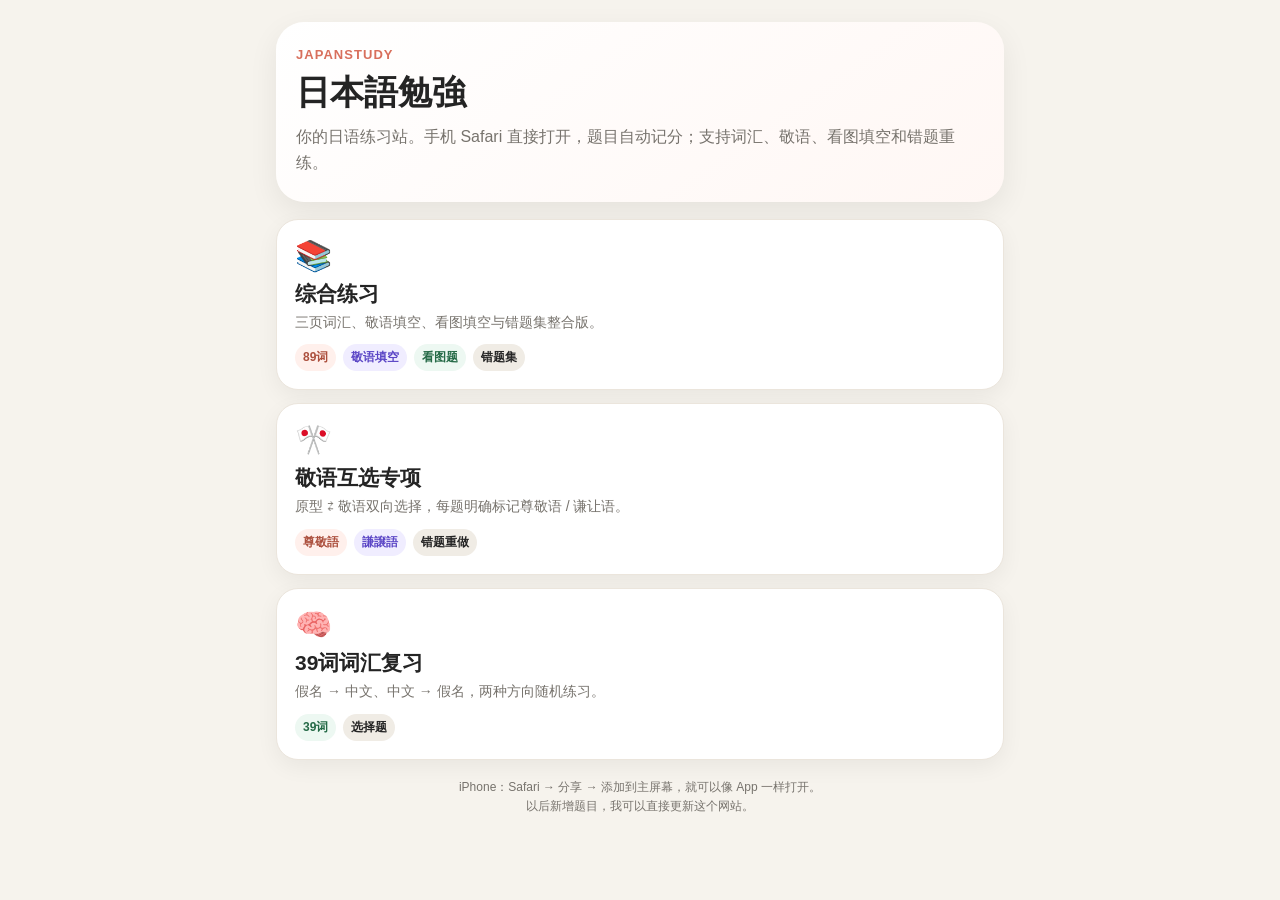
==== index.html @ c4230be9 "Add Japanstudy homepage" ====
<!doctype html><html lang="zh-CN"><head><meta charset="utf-8"><meta name="viewport" content="width=device-width,initial-scale=1,viewport-fit=cover"><meta name="apple-mobile-web-app-capable" content="yes"><meta name="theme-color" content="#d86f5c"><title>Japanstudy｜日语学习</title><style>
:root{--bg:#f6f3ed;--card:#fff;--ink:#242424;--muted:#77736d;--accent:#d86f5c;--purple:#7866d7;--green:#2f8f62}*{box-sizing:border-box}body{margin:0;background:var(--bg);color:var(--ink);font-family:-apple-system,BlinkMacSystemFont,"Hiragino Sans","Yu Gothic",sans-serif}.wrap{max-width:760px;margin:auto;padding:calc(22px + env(safe-area-inset-top)) 16px calc(32px + env(safe-area-inset-bottom))}.hero{background:linear-gradient(145deg,#fff,#fff7f4);border-radius:28px;padding:25px 20px;box-shadow:0 10px 30px rgba(0,0,0,.07)}.eyebrow{font-size:13px;font-weight:800;color:var(--accent);letter-spacing:.08em}h1{font-size:34px;margin:8px 0}.sub{color:var(--muted);line-height:1.65}.grid{display:grid;gap:13px;margin-top:17px}.card{display:block;text-decoration:none;color:inherit;background:#fff;border-radius:22px;padding:18px;box-shadow:0 7px 22px rgba(0,0,0,.055);border:1px solid #ebe5dc}.icon{font-size:30px}.title{font-size:21px;font-weight:900;margin:7px 0 4px}.desc{color:var(--muted);line-height:1.55;font-size:14px}.tags{display:flex;gap:7px;flex-wrap:wrap;margin-top:11px}.tag{font-size:12px;font-weight:800;border-radius:999px;padding:5px 8px;background:#f0ece5}.tag.hot{background:#fff0ec;color:#ac503e}.tag.purple{background:#f0edff;color:#5b46c6}.tag.green{background:#edf8f2;color:#256a47}.foot{text-align:center;color:var(--muted);font-size:12px;margin-top:18px;line-height:1.6}</style></head><body><main class="wrap"><section class="hero"><div class="eyebrow">JAPANSTUDY</div><h1>日本語勉強</h1><div class="sub">你的日语练习站。手机 Safari 直接打开，题目自动记分；支持词汇、敬语、看图填空和错题重练。</div></section><section class="grid">
<a class="card" href="quizzes/full-practice.html"><div class="icon">📚</div><div class="title">综合练习</div><div class="desc">三页词汇、敬语填空、看图填空与错题集整合版。</div><div class="tags"><span class="tag hot">89词</span><span class="tag purple">敬语填空</span><span class="tag green">看图题</span><span class="tag">错题集</span></div></a>
<a class="card" href="quizzes/keigo-choice.html"><div class="icon">🎌</div><div class="title">敬语互选专项</div><div class="desc">原型 ⇄ 敬语双向选择，每题明确标记尊敬语 / 谦让语。</div><div class="tags"><span class="tag hot">尊敬語</span><span class="tag purple">謙譲語</span><span class="tag">错题重做</span></div></a>
<a class="card" href="quizzes/vocab-39.html"><div class="icon">🧠</div><div class="title">39词词汇复习</div><div class="desc">假名 → 中文、中文 → 假名，两种方向随机练习。</div><div class="tags"><span class="tag green">39词</span><span class="tag">选择题</span></div></a>
</section><div class="foot">iPhone：Safari → 分享 → 添加到主屏幕，就可以像 App 一样打开。<br>以后新增题目，我可以直接更新这个网站。</div></main></body></html>
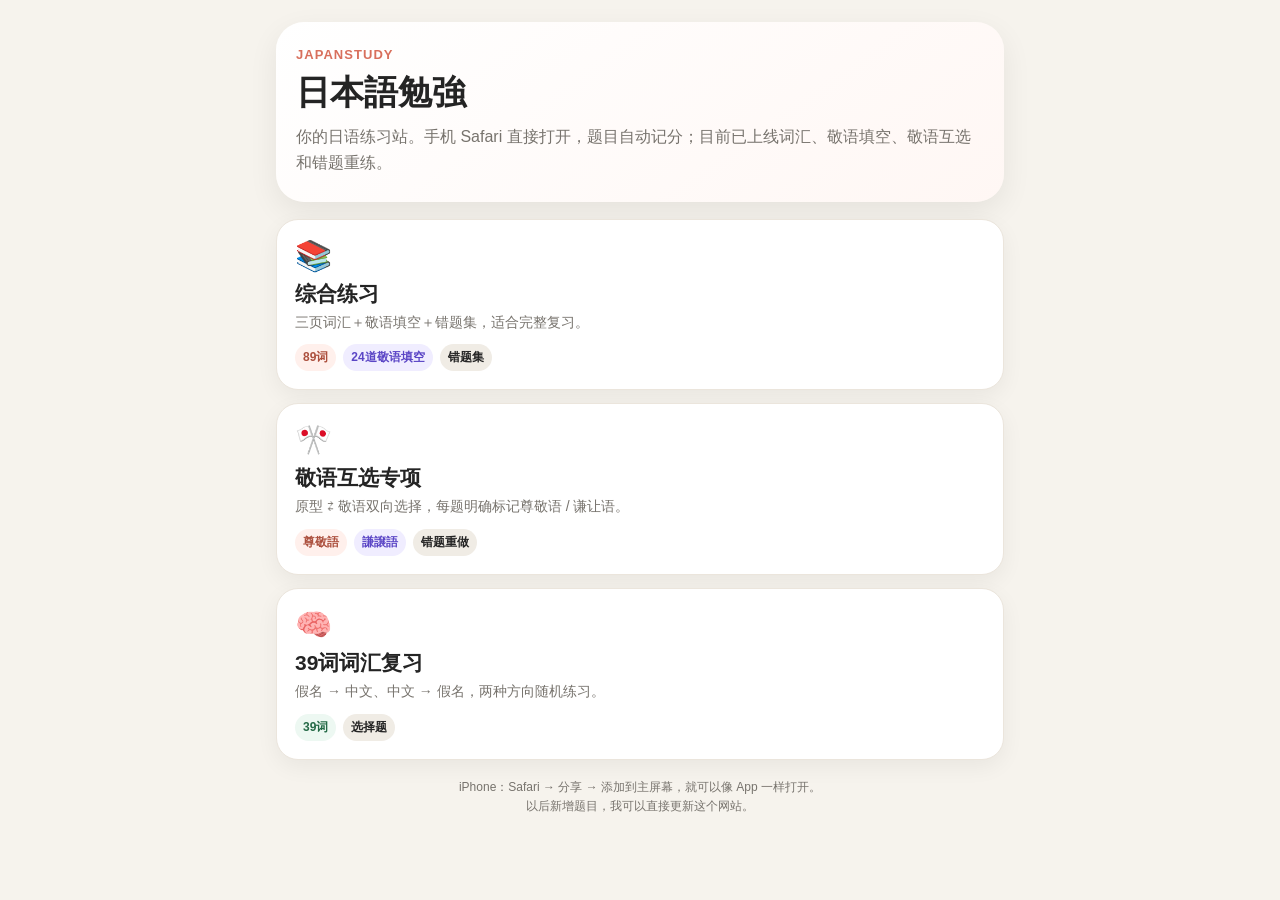
==== commit c5a2225a: "Refine homepage modules" ====
--- a/index.html
+++ b/index.html
@@ -1,6 +1,6 @@
 <!doctype html><html lang="zh-CN"><head><meta charset="utf-8"><meta name="viewport" content="width=device-width,initial-scale=1,viewport-fit=cover"><meta name="apple-mobile-web-app-capable" content="yes"><meta name="theme-color" content="#d86f5c"><title>Japanstudy｜日语学习</title><style>
-:root{--bg:#f6f3ed;--card:#fff;--ink:#242424;--muted:#77736d;--accent:#d86f5c;--purple:#7866d7;--green:#2f8f62}*{box-sizing:border-box}body{margin:0;background:var(--bg);color:var(--ink);font-family:-apple-system,BlinkMacSystemFont,"Hiragino Sans","Yu Gothic",sans-serif}.wrap{max-width:760px;margin:auto;padding:calc(22px + env(safe-area-inset-top)) 16px calc(32px + env(safe-area-inset-bottom))}.hero{background:linear-gradient(145deg,#fff,#fff7f4);border-radius:28px;padding:25px 20px;box-shadow:0 10px 30px rgba(0,0,0,.07)}.eyebrow{font-size:13px;font-weight:800;color:var(--accent);letter-spacing:.08em}h1{font-size:34px;margin:8px 0}.sub{color:var(--muted);line-height:1.65}.grid{display:grid;gap:13px;margin-top:17px}.card{display:block;text-decoration:none;color:inherit;background:#fff;border-radius:22px;padding:18px;box-shadow:0 7px 22px rgba(0,0,0,.055);border:1px solid #ebe5dc}.icon{font-size:30px}.title{font-size:21px;font-weight:900;margin:7px 0 4px}.desc{color:var(--muted);line-height:1.55;font-size:14px}.tags{display:flex;gap:7px;flex-wrap:wrap;margin-top:11px}.tag{font-size:12px;font-weight:800;border-radius:999px;padding:5px 8px;background:#f0ece5}.tag.hot{background:#fff0ec;color:#ac503e}.tag.purple{background:#f0edff;color:#5b46c6}.tag.green{background:#edf8f2;color:#256a47}.foot{text-align:center;color:var(--muted);font-size:12px;margin-top:18px;line-height:1.6}</style></head><body><main class="wrap"><section class="hero"><div class="eyebrow">JAPANSTUDY</div><h1>日本語勉強</h1><div class="sub">你的日语练习站。手机 Safari 直接打开，题目自动记分；支持词汇、敬语、看图填空和错题重练。</div></section><section class="grid">
-<a class="card" href="quizzes/full-practice.html"><div class="icon">📚</div><div class="title">综合练习</div><div class="desc">三页词汇、敬语填空、看图填空与错题集整合版。</div><div class="tags"><span class="tag hot">89词</span><span class="tag purple">敬语填空</span><span class="tag green">看图题</span><span class="tag">错题集</span></div></a>
+:root{--bg:#f6f3ed;--card:#fff;--ink:#242424;--muted:#77736d;--accent:#d86f5c;--purple:#7866d7;--green:#2f8f62}*{box-sizing:border-box}body{margin:0;background:var(--bg);color:var(--ink);font-family:-apple-system,BlinkMacSystemFont,"Hiragino Sans","Yu Gothic",sans-serif}.wrap{max-width:760px;margin:auto;padding:calc(22px + env(safe-area-inset-top)) 16px calc(32px + env(safe-area-inset-bottom))}.hero{background:linear-gradient(145deg,#fff,#fff7f4);border-radius:28px;padding:25px 20px;box-shadow:0 10px 30px rgba(0,0,0,.07)}.eyebrow{font-size:13px;font-weight:800;color:var(--accent);letter-spacing:.08em}h1{font-size:34px;margin:8px 0}.sub{color:var(--muted);line-height:1.65}.grid{display:grid;gap:13px;margin-top:17px}.card{display:block;text-decoration:none;color:inherit;background:#fff;border-radius:22px;padding:18px;box-shadow:0 7px 22px rgba(0,0,0,.055);border:1px solid #ebe5dc}.icon{font-size:30px}.title{font-size:21px;font-weight:900;margin:7px 0 4px}.desc{color:var(--muted);line-height:1.55;font-size:14px}.tags{display:flex;gap:7px;flex-wrap:wrap;margin-top:11px}.tag{font-size:12px;font-weight:800;border-radius:999px;padding:5px 8px;background:#f0ece5}.tag.hot{background:#fff0ec;color:#ac503e}.tag.purple{background:#f0edff;color:#5b46c6}.tag.green{background:#edf8f2;color:#256a47}.foot{text-align:center;color:var(--muted);font-size:12px;margin-top:18px;line-height:1.6}</style></head><body><main class="wrap"><section class="hero"><div class="eyebrow">JAPANSTUDY</div><h1>日本語勉強</h1><div class="sub">你的日语练习站。手机 Safari 直接打开，题目自动记分；目前已上线词汇、敬语填空、敬语互选和错题重练。</div></section><section class="grid">
+<a class="card" href="quizzes/full-practice.html"><div class="icon">📚</div><div class="title">综合练习</div><div class="desc">三页词汇＋敬语填空＋错题集，适合完整复习。</div><div class="tags"><span class="tag hot">89词</span><span class="tag purple">24道敬语填空</span><span class="tag">错题集</span></div></a>
 <a class="card" href="quizzes/keigo-choice.html"><div class="icon">🎌</div><div class="title">敬语互选专项</div><div class="desc">原型 ⇄ 敬语双向选择，每题明确标记尊敬语 / 谦让语。</div><div class="tags"><span class="tag hot">尊敬語</span><span class="tag purple">謙譲語</span><span class="tag">错题重做</span></div></a>
 <a class="card" href="quizzes/vocab-39.html"><div class="icon">🧠</div><div class="title">39词词汇复习</div><div class="desc">假名 → 中文、中文 → 假名，两种方向随机练习。</div><div class="tags"><span class="tag green">39词</span><span class="tag">选择题</span></div></a>
 </section><div class="foot">iPhone：Safari → 分享 → 添加到主屏幕，就可以像 App 一样打开。<br>以后新增题目，我可以直接更新这个网站。</div></main></body></html>
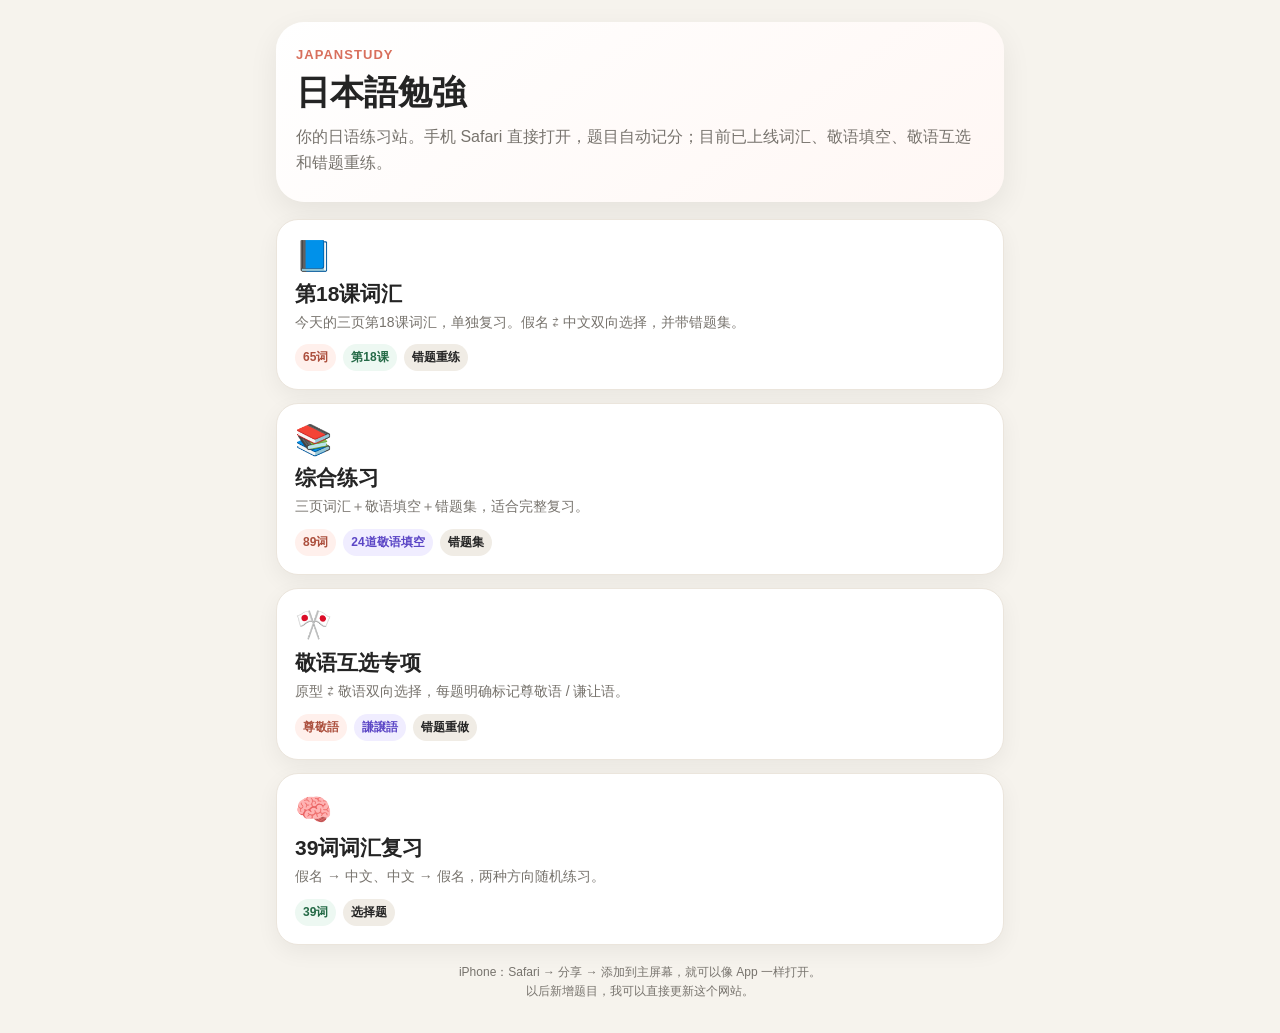
==== commit c2fba3ac: "Add Lesson 18 section to homepage" ====
--- a/index.html
+++ b/index.html
@@ -1,5 +1,6 @@
 <!doctype html><html lang="zh-CN"><head><meta charset="utf-8"><meta name="viewport" content="width=device-width,initial-scale=1,viewport-fit=cover"><meta name="apple-mobile-web-app-capable" content="yes"><meta name="theme-color" content="#d86f5c"><title>Japanstudy｜日语学习</title><style>
 :root{--bg:#f6f3ed;--card:#fff;--ink:#242424;--muted:#77736d;--accent:#d86f5c;--purple:#7866d7;--green:#2f8f62}*{box-sizing:border-box}body{margin:0;background:var(--bg);color:var(--ink);font-family:-apple-system,BlinkMacSystemFont,"Hiragino Sans","Yu Gothic",sans-serif}.wrap{max-width:760px;margin:auto;padding:calc(22px + env(safe-area-inset-top)) 16px calc(32px + env(safe-area-inset-bottom))}.hero{background:linear-gradient(145deg,#fff,#fff7f4);border-radius:28px;padding:25px 20px;box-shadow:0 10px 30px rgba(0,0,0,.07)}.eyebrow{font-size:13px;font-weight:800;color:var(--accent);letter-spacing:.08em}h1{font-size:34px;margin:8px 0}.sub{color:var(--muted);line-height:1.65}.grid{display:grid;gap:13px;margin-top:17px}.card{display:block;text-decoration:none;color:inherit;background:#fff;border-radius:22px;padding:18px;box-shadow:0 7px 22px rgba(0,0,0,.055);border:1px solid #ebe5dc}.icon{font-size:30px}.title{font-size:21px;font-weight:900;margin:7px 0 4px}.desc{color:var(--muted);line-height:1.55;font-size:14px}.tags{display:flex;gap:7px;flex-wrap:wrap;margin-top:11px}.tag{font-size:12px;font-weight:800;border-radius:999px;padding:5px 8px;background:#f0ece5}.tag.hot{background:#fff0ec;color:#ac503e}.tag.purple{background:#f0edff;color:#5b46c6}.tag.green{background:#edf8f2;color:#256a47}.foot{text-align:center;color:var(--muted);font-size:12px;margin-top:18px;line-height:1.6}</style></head><body><main class="wrap"><section class="hero"><div class="eyebrow">JAPANSTUDY</div><h1>日本語勉強</h1><div class="sub">你的日语练习站。手机 Safari 直接打开，题目自动记分；目前已上线词汇、敬语填空、敬语互选和错题重练。</div></section><section class="grid">
+<a class="card" href="quizzes/lesson18.html"><div class="icon">📘</div><div class="title">第18课词汇</div><div class="desc">今天的三页第18课词汇，单独复习。假名 ⇄ 中文双向选择，并带错题集。</div><div class="tags"><span class="tag hot">65词</span><span class="tag green">第18课</span><span class="tag">错题重练</span></div></a>
 <a class="card" href="quizzes/full-practice.html"><div class="icon">📚</div><div class="title">综合练习</div><div class="desc">三页词汇＋敬语填空＋错题集，适合完整复习。</div><div class="tags"><span class="tag hot">89词</span><span class="tag purple">24道敬语填空</span><span class="tag">错题集</span></div></a>
 <a class="card" href="quizzes/keigo-choice.html"><div class="icon">🎌</div><div class="title">敬语互选专项</div><div class="desc">原型 ⇄ 敬语双向选择，每题明确标记尊敬语 / 谦让语。</div><div class="tags"><span class="tag hot">尊敬語</span><span class="tag purple">謙譲語</span><span class="tag">错题重做</span></div></a>
 <a class="card" href="quizzes/vocab-39.html"><div class="icon">🧠</div><div class="title">39词词汇复习</div><div class="desc">假名 → 中文、中文 → 假名，两种方向随机练习。</div><div class="tags"><span class="tag green">39词</span><span class="tag">选择题</span></div></a>
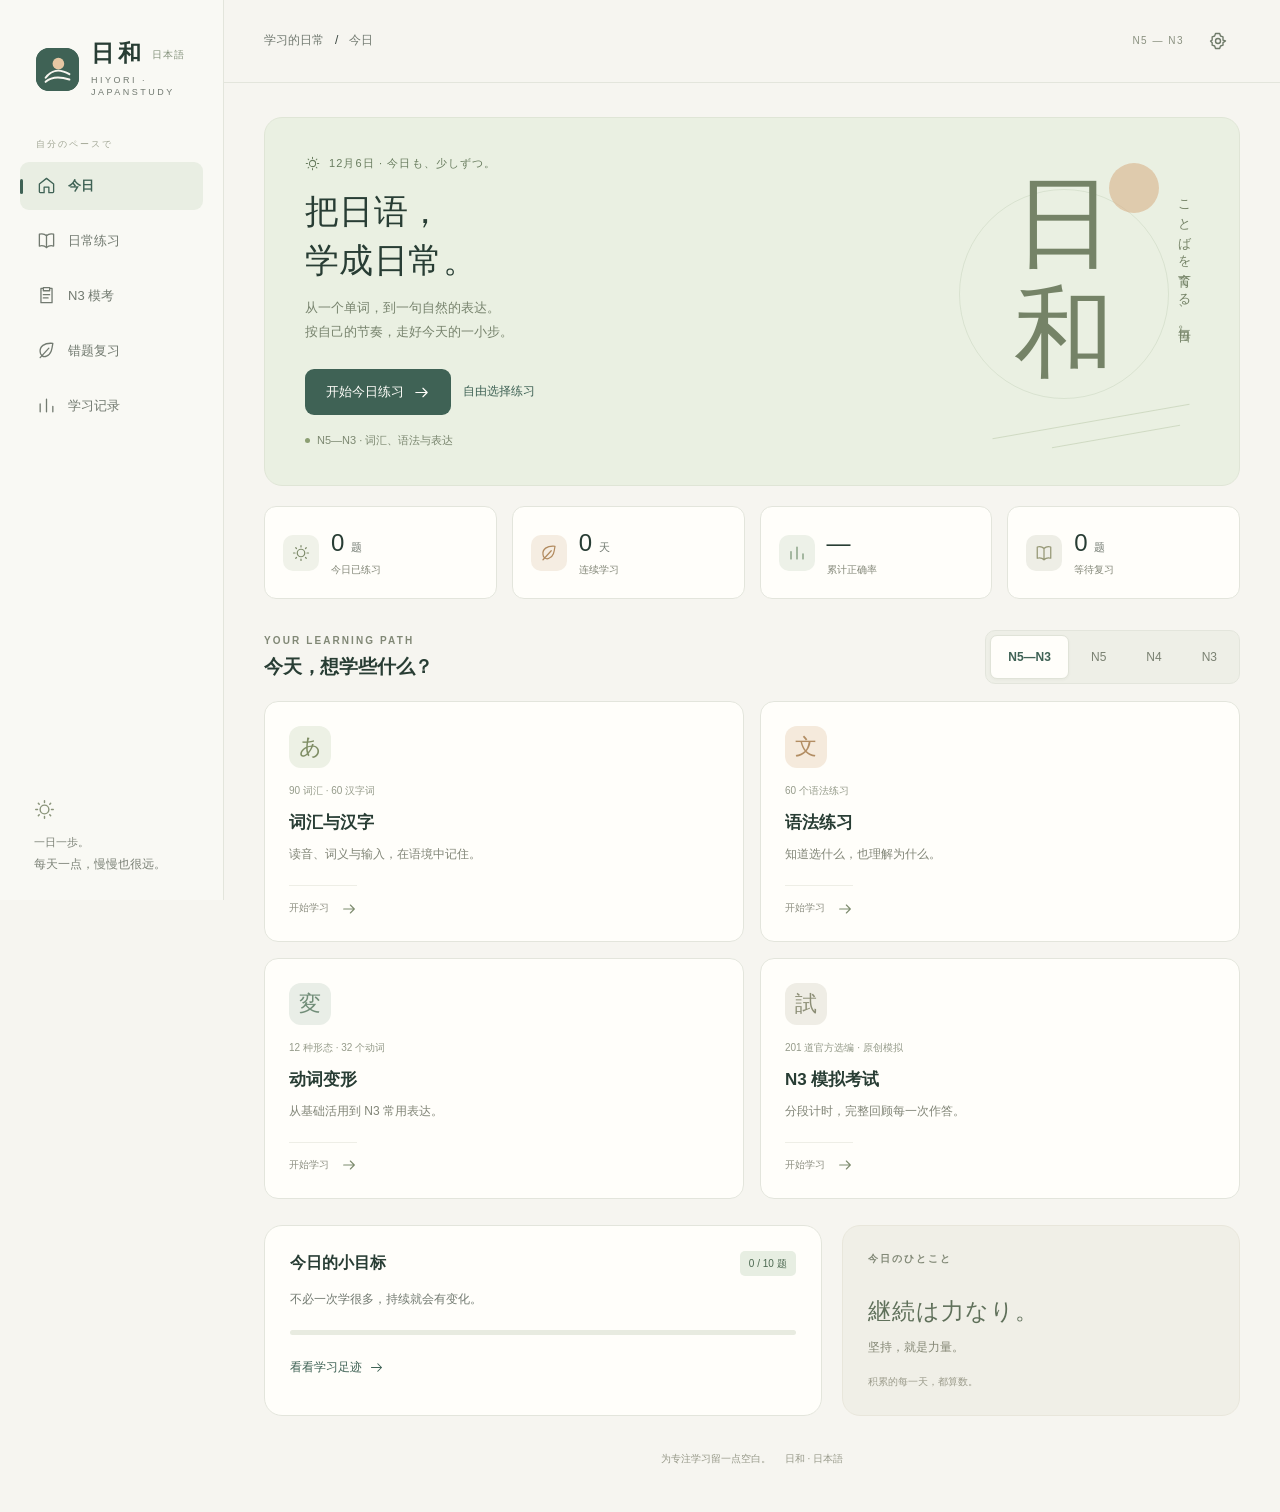
==== commit 3affb66a: "Build Hiyori Japanese study PWA with official N3 workbooks" ====
--- a/index.html
+++ b/index.html
@@ -1,7 +1,25 @@
-<!doctype html><html lang="zh-CN"><head><meta charset="utf-8"><meta name="viewport" content="width=device-width,initial-scale=1,viewport-fit=cover"><meta name="apple-mobile-web-app-capable" content="yes"><meta name="theme-color" content="#d86f5c"><title>Japanstudy｜日语学习</title><style>
-:root{--bg:#f6f3ed;--card:#fff;--ink:#242424;--muted:#77736d;--accent:#d86f5c;--purple:#7866d7;--green:#2f8f62}*{box-sizing:border-box}body{margin:0;background:var(--bg);color:var(--ink);font-family:-apple-system,BlinkMacSystemFont,"Hiragino Sans","Yu Gothic",sans-serif}.wrap{max-width:760px;margin:auto;padding:calc(22px + env(safe-area-inset-top)) 16px calc(32px + env(safe-area-inset-bottom))}.hero{background:linear-gradient(145deg,#fff,#fff7f4);border-radius:28px;padding:25px 20px;box-shadow:0 10px 30px rgba(0,0,0,.07)}.eyebrow{font-size:13px;font-weight:800;color:var(--accent);letter-spacing:.08em}h1{font-size:34px;margin:8px 0}.sub{color:var(--muted);line-height:1.65}.grid{display:grid;gap:13px;margin-top:17px}.card{display:block;text-decoration:none;color:inherit;background:#fff;border-radius:22px;padding:18px;box-shadow:0 7px 22px rgba(0,0,0,.055);border:1px solid #ebe5dc}.icon{font-size:30px}.title{font-size:21px;font-weight:900;margin:7px 0 4px}.desc{color:var(--muted);line-height:1.55;font-size:14px}.tags{display:flex;gap:7px;flex-wrap:wrap;margin-top:11px}.tag{font-size:12px;font-weight:800;border-radius:999px;padding:5px 8px;background:#f0ece5}.tag.hot{background:#fff0ec;color:#ac503e}.tag.purple{background:#f0edff;color:#5b46c6}.tag.green{background:#edf8f2;color:#256a47}.foot{text-align:center;color:var(--muted);font-size:12px;margin-top:18px;line-height:1.6}</style></head><body><main class="wrap"><section class="hero"><div class="eyebrow">JAPANSTUDY</div><h1>日本語勉強</h1><div class="sub">你的日语练习站。手机 Safari 直接打开，题目自动记分；目前已上线词汇、敬语填空、敬语互选和错题重练。</div></section><section class="grid">
-<a class="card" href="quizzes/lesson18.html"><div class="icon">📘</div><div class="title">第18课词汇</div><div class="desc">今天的三页第18课词汇，单独复习。假名 ⇄ 中文双向选择，并带错题集。</div><div class="tags"><span class="tag hot">65词</span><span class="tag green">第18课</span><span class="tag">错题重练</span></div></a>
-<a class="card" href="quizzes/full-practice.html"><div class="icon">📚</div><div class="title">综合练习</div><div class="desc">三页词汇＋敬语填空＋错题集，适合完整复习。</div><div class="tags"><span class="tag hot">89词</span><span class="tag purple">24道敬语填空</span><span class="tag">错题集</span></div></a>
-<a class="card" href="quizzes/keigo-choice.html"><div class="icon">🎌</div><div class="title">敬语互选专项</div><div class="desc">原型 ⇄ 敬语双向选择，每题明确标记尊敬语 / 谦让语。</div><div class="tags"><span class="tag hot">尊敬語</span><span class="tag purple">謙譲語</span><span class="tag">错题重做</span></div></a>
-<a class="card" href="quizzes/vocab-39.html"><div class="icon">🧠</div><div class="title">39词词汇复习</div><div class="desc">假名 → 中文、中文 → 假名，两种方向随机练习。</div><div class="tags"><span class="tag green">39词</span><span class="tag">选择题</span></div></a>
-</section><div class="foot">iPhone：Safari → 分享 → 添加到主屏幕，就可以像 App 一样打开。<br>以后新增题目，我可以直接更新这个网站。</div></main></body></html>+<!doctype html>
+<html lang="zh-CN">
+<head>
+  <meta charset="utf-8">
+  <meta name="viewport" content="width=device-width, initial-scale=1, viewport-fit=cover">
+  <meta name="theme-color" content="#f6f5f0">
+  <meta name="description" content="日和：N5—N3 日语学习、原创模拟考试、词汇汉字、语法与动词变形练习。">
+  <meta name="apple-mobile-web-app-capable" content="yes">
+  <meta name="apple-mobile-web-app-status-bar-style" content="default">
+  <meta name="apple-mobile-web-app-title" content="日和">
+  <title>日和 · 日本語 — Japanstudy</title>
+  <link rel="icon" href="assets/icon.svg" type="image/svg+xml">
+  <link rel="apple-touch-icon" href="assets/icon-192.png">
+  <link rel="manifest" href="manifest.webmanifest">
+  <link rel="stylesheet" href="assets/styles.css">
+</head>
+<body>
+  <a class="skip-link" href="#main">跳到内容</a>
+  <div id="shell"></div>
+  <dialog id="modal" aria-label="操作确认"></dialog>
+  <div id="toast" class="toast" role="status" aria-live="polite"></div>
+  <noscript><main class="noscript"><h1>日和 · 日本語</h1><p>请启用 JavaScript，使用答题、自动计分和错题复习功能。</p><a href="quizzes/lesson18.html">原有课堂练习</a></main></noscript>
+  <script type="module" src="assets/app.js"></script>
+</body>
+</html>
--- a/assets/styles.css
+++ b/assets/styles.css
@@ -0,0 +1,812 @@
+/* 日和 — quietly focused, touch-friendly Japanese study. */
+:root {
+  color-scheme: light;
+  --paper: #f6f5f0;
+  --surface: #fffefa;
+  --white: #ffffff;
+  --ink: #283d34;
+  --text: #38443e;
+  --muted: #727a71;
+  --line: #e3e5dc;
+  --green: #3f6255;
+  --green-dark: #304e43;
+  --green-soft: #e9eee5;
+  --green-wash: #f0f3eb;
+  --tan: #ae7d53;
+  --tan-soft: #f3e9dc;
+  --red: #a94e45;
+  --red-soft: #fbefeb;
+  --radius: 18px;
+  --shadow: 0 6px 28px rgb(42 59 45 / 3%);
+  font-family: -apple-system, BlinkMacSystemFont, "Segoe UI", "PingFang SC", "Hiragino Sans GB", "Microsoft YaHei", sans-serif;
+  font-size: 14px;
+  font-weight: 400;
+  line-height: 1.65;
+  -webkit-font-smoothing: antialiased;
+  -moz-osx-font-smoothing: grayscale;
+  -webkit-text-size-adjust: 100%;
+}
+
+*, *::before, *::after { box-sizing: border-box; }
+html { scroll-behavior: smooth; background: var(--paper); scroll-padding-top: 24px; }
+body { margin: 0; background: var(--paper); color: var(--text); }
+button, input, select, textarea { font: inherit; }
+button, a, input, select, textarea { -webkit-tap-highlight-color: transparent; }
+button, select { touch-action: manipulation; }
+button { color: inherit; }
+button:not(:disabled), select, summary { cursor: pointer; }
+button:disabled { cursor: not-allowed; opacity: .5; }
+button, a { -webkit-user-select: none; user-select: none; }
+input, textarea { -webkit-user-select: text; user-select: text; }
+a { color: var(--green); text-underline-offset: 4px; }
+img, svg { display: block; max-width: 100%; }
+svg { width: 20px; height: 20px; flex-shrink: 0; }
+button svg, a svg { pointer-events: none; }
+h1, h2, h3, h4, p { margin: 0; }
+h1, h2, h3, h4 { color: var(--ink); font-weight: 600; }
+h1 { font-size: 32px; line-height: 1.45; letter-spacing: -.7px; }
+h2 { font-size: 20px; line-height: 1.5; letter-spacing: -.2px; }
+h3 { font-size: 17px; line-height: 1.5; }
+p + p { margin-top: 12px; }
+strong { font-weight: 600; }
+small { font-size: 12px; }
+hr { border: 0; border-top: 1px solid var(--line); margin: 24px 0; }
+ul, ol { padding-left: 24px; }
+[hidden] { display: none !important; }
+:focus-visible { outline: 3px solid #9baf81; outline-offset: 4px; }
+::selection { background: #dce5ce; color: var(--ink); }
+
+.layout { min-height: 100dvh; }
+.sidebar {
+  position: fixed;
+  inset: 0 auto 0 0;
+  z-index: 20;
+  width: 224px;
+  display: flex;
+  flex-direction: column;
+  padding: 39px 20px 24px;
+  background: #f9f9f4;
+  border-right: 1px solid var(--line);
+}
+.brand { display: flex; align-items: center; gap: 12px; padding: 0 16px; color: var(--ink); text-decoration: none; }
+.brand-mark {
+  width: 43px;
+  height: 43px;
+  display: grid;
+  place-items: center;
+  flex-shrink: 0;
+  border-radius: 13px;
+  background: var(--green);
+  color: #fafbf5;
+  font-family: "Hiragino Mincho ProN", "Yu Mincho", "Noto Serif CJK JP", Georgia, serif;
+  font-size: 24px;
+  line-height: 1;
+}
+.brand-name { display: block; white-space: nowrap; font-size: 23px; font-weight: 600; letter-spacing: 4px; line-height: 1.3; }
+.brand-sub { display: block; margin-top: 5px; color: var(--muted); font-size: 9px; letter-spacing: 2.5px; line-height: 1.4; }
+.sidebar nav { display: grid; gap: 7px; margin-top: 48px; }
+.nav-link {
+  position: relative;
+  display: flex;
+  align-items: center;
+  gap: 12px;
+  min-height: 48px;
+  padding: 12px 17px;
+  border: 0;
+  border-radius: 9px;
+  background: transparent;
+  color: #727a70;
+  font-size: 13px;
+  font-weight: 500;
+  text-align: left;
+  text-decoration: none;
+  transition: color .15s, background .15s, transform .15s;
+}
+.nav-link svg { width: 19px; height: 19px; }
+.nav-link.active { background: #e9eee3; color: var(--green); font-weight: 600; }
+.sidebar .nav-link.active::before { content: ""; position: absolute; left: 0; top: 17px; width: 3px; height: 15px; border-radius: 3px; background: var(--green); }
+.sidebar-note { margin: auto 14px 0; padding-top: 38px; color: #7d8378; font-size: 11px; line-height: 1.9; }
+.sidebar-note > svg { width: 21px; height: 21px; margin-bottom: 12px; color: #8a947a; }
+.sidebar-note strong { display: block; margin-bottom: 5px; color: #626f5d; font-size: 12px; }
+.sidebar-note p + p { margin-top: 8px; }
+.workspace { min-width: 0; margin-left: 224px; }
+.topbar {
+  height: 83px;
+  display: flex;
+  align-items: center;
+  justify-content: space-between;
+  gap: 16px;
+  padding: 0 40px;
+  border-bottom: 1px solid var(--line);
+}
+.breadcrumb { display: flex; align-items: center; gap: 11px; color: var(--muted); font-size: 12px; }
+.breadcrumb svg { width: 14px; height: 14px; color: #9b9e91; }
+.breadcrumb strong, .breadcrumb span:last-child { color: var(--text); font-weight: 400; }
+.top-actions { display: flex; align-items: center; gap: 12px; }
+.mobile-brand { display: none; }
+.page { max-width: 1200px; margin: 0 auto; padding: 34px 40px 44px; animation: appear .24s ease both; }
+.page-head { margin-bottom: 27px; }
+.page-head .eyebrow { margin-bottom: 7px; }
+.page-head h1 { margin-bottom: 9px; }
+.page-head .muted { max-width: 700px; }
+.eyebrow { color: #818876; font-size: 10px; font-weight: 600; line-height: 1.6; letter-spacing: 2.1px; text-transform: uppercase; }
+.muted, .subtle { color: var(--muted); }
+.subtle { font-size: 12px; }
+.jp { font-family: "Hiragino Kaku Gothic ProN", "Yu Gothic", "Noto Sans CJK JP", -apple-system, sans-serif; }
+.row { display: flex; align-items: center; gap: 12px; }
+.between { display: flex; align-items: center; justify-content: space-between; gap: 16px; }
+.stack { display: flex; flex-direction: column; gap: 16px; }
+.grow { flex: 1; min-width: 0; }
+.wrap { flex-wrap: wrap; }
+.section { margin-top: 31px; }
+.section-head { display: flex; align-items: center; justify-content: space-between; gap: 16px; margin-bottom: 17px; }
+.section-head .eyebrow { margin-bottom: 4px; }
+.section-head h2 { font-size: 19px; }
+.text-button { display: inline-flex; align-items: center; justify-content: center; gap: 7px; min-height: 44px; padding: 8px 0; border: 0; background: transparent; color: var(--green); font-size: 12px; text-decoration: none; }
+.text-button svg { width: 15px; height: 15px; }
+
+.btn {
+  display: inline-flex;
+  align-items: center;
+  justify-content: center;
+  gap: 9px;
+  min-height: 46px;
+  padding: 11px 20px;
+  border: 1px solid transparent;
+  border-radius: 9px;
+  background: var(--green-soft);
+  color: var(--green);
+  font-size: 13px;
+  font-weight: 500;
+  line-height: 1.55;
+  text-align: center;
+  text-decoration: none;
+  transition: background .15s, border-color .15s, box-shadow .15s, transform .15s;
+}
+.btn svg { width: 17px; height: 17px; }
+.btn.primary { background: var(--green); color: #fffefa; }
+.btn.secondary { background: var(--surface); border-color: #d7ddcf; color: var(--green); }
+.btn.ghost { background: transparent; border-color: var(--line); color: #66725f; }
+.btn.small { min-height: 44px; padding: 9px 14px; font-size: 12px; }
+.btn.danger { color: var(--red); border-color: #e4c9c2; background: var(--red-soft); }
+.icon-button, .flag-button, .modal-close {
+  display: inline-flex;
+  align-items: center;
+  justify-content: center;
+  gap: 7px;
+  min-width: 44px;
+  min-height: 44px;
+  padding: 10px;
+  border: 1px solid transparent;
+  border-radius: 10px;
+  background: transparent;
+  color: #6e7a69;
+  transition: background .15s, color .15s, transform .15s;
+}
+.flag-button { font-size: 12px; }
+.flag-button.active { background: var(--tan-soft); color: #8c603f; }
+.pill { display: inline-flex; align-items: center; justify-content: center; gap: 5px; min-height: 25px; padding: 3px 9px; border-radius: 5px; background: #edf0e6; color: #68765a; font-size: 10px; font-weight: 500; line-height: 1.5; white-space: nowrap; }
+.pill svg { width: 12px; height: 12px; }
+.pill.green { background: #e7eee2; color: #4d6951; }
+.pill.warm { background: var(--tan-soft); color: #8b6748; }
+.pill.muted { background: #efeee8; color: #7b7d70; }
+
+.hero {
+  position: relative;
+  display: grid;
+  grid-template-columns: minmax(0, 1fr);
+  min-height: 350px;
+  overflow: hidden;
+  padding: 36px 40px;
+  border: 1px solid #dfe5d6;
+  border-radius: var(--radius);
+  background: #eaf0e2;
+}
+.hero-copy { position: relative; z-index: 1; min-width: 0; max-width: calc(100% - 240px); }
+.hero-kicker { display: flex; align-items: center; gap: 9px; margin-bottom: 15px; color: #687c5e; font-size: 11px; letter-spacing: 1.1px; }
+.hero-kicker svg { width: 15px; height: 15px; }
+.hero h1 { font-size: 34px; font-weight: 500; letter-spacing: .4px; }
+.hero p { max-width: 440px; margin-top: 10px; color: #77836d; font-size: 13px; line-height: 1.9; }
+.hero-actions { display: flex; align-items: center; gap: 12px; margin-top: 24px; }
+.hero-actions .btn { padding-inline: 20px; }
+.hero-foot { display: flex; flex-wrap: wrap; align-items: center; gap: 7px; margin-top: 16px; color: #7b8770; font-size: 11px; }
+.hero-foot svg { width: 13px; height: 13px; }
+.hero-art { position: absolute; inset: 25px 40px 25px auto; width: 240px; pointer-events: none; color: #758367; font-family: "Hiragino Mincho ProN", "Yu Mincho", "Noto Serif CJK JP", Georgia, serif; font-size: 14px; font-weight: 400; line-height: 1; }
+.hero-art::before { content: ""; position: absolute; top: 46px; left: 0; width: 210px; height: 210px; border: 1px solid rgb(94 121 75 / 12%); border-radius: 50%; }
+.hero-art::after { content: ""; position: absolute; top: 20px; right: 40px; width: 50px; height: 50px; border-radius: 50%; background: #d9b38a; opacity: .6; }
+.hero-art .hero-kanji { position: absolute; z-index: 1; top: 26px; left: 55px; font-size: 100px; line-height: 1.1; font-weight: 400; }
+.hero-art .vertical-text { position: absolute; z-index: 1; top: 48px; right: 3px; writing-mode: vertical-rl; font-size: 13px; line-height: 1.8; letter-spacing: 3px; white-space: nowrap; }
+.art-line { position: absolute; height: 1px; background: #bac8aa; opacity: .55; transform: rotate(-10deg); }
+.art-line.line-one { width: 200px; bottom: 38px; right: 8px; }
+.art-line.line-two { width: 130px; bottom: 23px; right: 18px; }
+.stats-grid { display: grid; grid-template-columns: repeat(4, minmax(0, 1fr)); gap: 15px; margin-top: 20px; }
+.stat { display: grid; grid-template-columns: 36px 1fr; align-items: center; column-gap: 12px; padding: 20px 18px; border: 1px solid var(--line); border-radius: 12px; background: var(--surface); }
+.stat-icon { grid-row: span 2; display: grid; place-items: center; width: 36px; height: 36px; border-radius: 10px; background: #f0f2e9; color: #7f8c6c; }
+.stat-icon svg { width: 18px; height: 18px; }
+.stat:nth-child(2) .stat-icon { background: #f5ede2; color: #b18a5e; }
+.stat:nth-child(3) .stat-icon { background: #edf1e8; color: #789475; }
+.stat:nth-child(4) .stat-icon { background: #eeeee6; color: #959775; }
+.stat-value { color: var(--ink); font-size: 24px; font-weight: 500; line-height: 1.35; font-variant-numeric: tabular-nums; letter-spacing: -.5px; }
+.stat-value small { margin-left: 4px; color: var(--muted); font-size: 11px; font-weight: 400; letter-spacing: 0; }
+.stat-label { margin-top: 2px; color: #828677; font-size: 10px; }
+.home-grid { display: grid; grid-template-columns: minmax(0, 1.4fr) minmax(0, 1fr); gap: 20px; margin-top: 26px; }
+.panel, .daily-card, .quote-card, .setup-card, .exam-card { padding: 25px; border: 1px solid var(--line); border-radius: var(--radius); background: var(--surface); }
+.daily-card .section-head { margin-bottom: 16px; }
+.daily-card h3 { font-size: 16px; }
+.daily-card .progress-track { margin-top: 20px; margin-bottom: 10px; }
+.daily-card .btn { margin-top: 18px; }
+.quote-card { display: flex; flex-direction: column; justify-content: center; align-items: flex-start; background: #f0efe7; border-color: #e8e6db; }
+.quote-card .eyebrow { margin-bottom: 15px; }
+.quote-card .jp { color: #5f705a; font-family: "Hiragino Mincho ProN", "Yu Mincho", "Noto Serif CJK JP", Georgia, serif; font-size: 23px; letter-spacing: 1px; line-height: 1.8; }
+.quote-card p { margin-top: 9px; font-size: 12px; color: #858876; }
+.quote-card small { margin-top: 16px; color: #9b9b8b; font-size: 10px; }
+.module-grid { display: grid; grid-template-columns: repeat(2, minmax(0, 1fr)); gap: 16px; }
+.module-card { position: relative; display: flex; flex-direction: column; min-width: 0; min-height: 190px; padding: 24px; border: 1px solid var(--line); border-radius: 14px; background: var(--surface); color: inherit; text-align: left; text-decoration: none; box-shadow: none; transition: border-color .18s, box-shadow .18s, transform .18s; }
+.module-meta { display: flex; align-items: center; justify-content: space-between; gap: 10px; margin-bottom: 18px; }
+.module-icon { display: grid; place-items: center; width: 42px; height: 42px; border-radius: 12px; background: #edf0e6; color: #738564; font-family: "Hiragino Mincho ProN", "Yu Mincho", Georgia, serif; font-size: 22px; }
+.module-icon.words { background: #edf1e5; color: #7e8d64; }
+.module-icon.grammar { background: #f5eadc; color: #b28d63; }
+.module-icon.verb { background: #e9eee7; color: #718d78; }
+.module-icon.exam { background: #efede5; color: #8b8d75; }
+.module-icon svg { width: 21px; height: 21px; }
+.module-title { margin-bottom: 6px; color: var(--ink); font-size: 17px; font-weight: 600; }
+.module-desc { max-width: 340px; margin-bottom: 20px; color: #818577; font-size: 12px; line-height: 1.85; }
+.module-foot { display: flex; align-items: center; justify-content: space-between; gap: 12px; margin-top: auto; padding-top: 14px; border-top: 1px solid #eeeee6; color: #8c8e80; font-size: 10px; }
+.module-foot svg { width: 16px; height: 16px; color: #7d8b6e; }
+.progress-track { height: 5px; overflow: hidden; border-radius: 6px; background: #e8ebe0; }
+.progress-fill { height: 100%; border-radius: inherit; background: #8c9f73; transition: width .3s ease; }
+.footer-note { display: flex; align-items: center; justify-content: center; flex-wrap: wrap; gap: 6px 14px; margin-top: 34px; color: #969888; font-size: 10px; line-height: 1.8; text-align: center; }
+.footer-note a { color: #78846b; }
+
+.level-tabs { display: inline-flex; flex-wrap: wrap; align-items: center; gap: 4px; padding: 4px; border: 1px solid var(--line); border-radius: 10px; background: #eeefe7; }
+.chip { display: inline-flex; justify-content: center; align-items: center; gap: 7px; min-height: 44px; padding: 9px 17px; border: 1px solid transparent; border-radius: 7px; background: transparent; color: #7a8172; font-size: 12px; line-height: 1.5; transition: color .15s, background .15s, transform .15s; }
+.chip.active, .chip[aria-pressed="true"] { border-color: #e0e3d8; background: var(--surface); color: var(--green); box-shadow: 0 1px 3px rgb(43 60 37 / 4%); font-weight: 600; }
+.filter-bar { display: flex; flex-wrap: wrap; align-items: center; justify-content: space-between; gap: 14px; margin-bottom: 24px; }
+.filter-bar .field { min-width: 140px; }
+.form-grid { display: grid; grid-template-columns: repeat(2, minmax(0, 1fr)); gap: 19px; }
+.field { display: flex; flex-direction: column; gap: 8px; min-width: 0; }
+.field > label, .field > span:first-child { color: #68755f; font-size: 12px; font-weight: 500; }
+.field select, .field input:not([type="checkbox"]):not([type="radio"]), .field textarea, .answer-input {
+  display: block;
+  width: 100%;
+  min-width: 0;
+  min-height: 48px;
+  padding: 11px 14px;
+  border: 1px solid #dce1d4;
+  border-radius: 8px;
+  background-color: #fbfcf7;
+  color: var(--ink);
+  font-size: 14px;
+  line-height: 1.6;
+  transition: border-color .15s, box-shadow .15s;
+}
+.field select { padding-right: 35px; appearance: none; background-image: url("data:image/svg+xml,%3Csvg width='16' height='16' viewBox='0 0 24 24' fill='none' stroke='%23778469' stroke-width='1.5' xmlns='http://www.w3.org/2000/svg'%3E%3Cpath d='m6 9 6 6 6-6'/%3E%3C/svg%3E"); background-repeat: no-repeat; background-position: right 13px center; }
+.field input::placeholder, .answer-input::placeholder { color: #939b88; }
+.field select:focus, .field input:focus, .answer-input:focus { border-color: #92a77e; outline: 0; box-shadow: 0 0 0 3px rgb(133 156 105 / 13%); }
+.field small { color: #878b7b; font-size: 11px; }
+input[type="checkbox"], input[type="radio"] { width: 18px; height: 18px; margin: 0; flex-shrink: 0; accent-color: var(--green); }
+.practice-grid { display: grid; grid-template-columns: minmax(0, 1.5fr) minmax(0, 1fr); align-items: start; gap: 22px; }
+.setup-card > h2 { margin-bottom: 8px; }
+.setup-card > p { margin-bottom: 24px; }
+.setup-card .form-grid { margin-top: 24px; margin-bottom: 25px; }
+.setup-card > .btn.primary { width: 100%; margin-top: 7px; }
+.setup-card > .source-note { margin-top: 16px; }
+.notice, .source-note { color: #7b806f; font-size: 12px; line-height: 1.9; }
+.notice { padding: 17px 19px; border: 1px solid #e6e3d5; border-radius: 10px; background: #f4f2e9; }
+.notice strong { color: #6a715b; }
+.notice h3 { margin-bottom: 8px; font-size: 14px; }
+.notice a, .source-note a { overflow-wrap: anywhere; }
+.source-note { margin-top: 18px; font-size: 11px; }
+.resume-banner { display: flex; flex-wrap: wrap; align-items: center; justify-content: space-between; gap: 16px; padding: 18px 22px; margin-bottom: 24px; border: 1px solid #d6e0ca; border-radius: 12px; background: #edf2e5; }
+.resume-banner strong { color: var(--green); }
+.resume-banner p { margin-top: 4px; color: #7e866f; font-size: 12px; }
+.exam-layout { display: grid; grid-template-columns: minmax(0, 1.5fr) minmax(0, 1fr); align-items: start; gap: 22px; }
+.exam-header { display: flex; align-items: center; justify-content: space-between; gap: 14px; margin-bottom: 19px; }
+.exam-header h2 { margin-top: 6px; }
+.exam-card > p { color: var(--muted); font-size: 13px; }
+.exam-card > .btn { margin-top: 22px; }
+.exam-stages { display: grid; gap: 0; margin: 22px 0; }
+.exam-stage { display: flex; align-items: center; gap: 13px; padding: 17px 0; border-bottom: 1px solid var(--line); }
+.exam-stage:last-child { border-bottom: 0; }
+.stage-number { display: grid; place-items: center; width: 31px; height: 31px; flex-shrink: 0; border: 1px solid #dfe6d4; border-radius: 50%; color: #7b8d68; font-size: 12px; font-variant-numeric: tabular-nums; }
+.exam-stage h3, .exam-stage strong { font-size: 13px; font-weight: 500; }
+.exam-stage p { margin-top: 4px; color: var(--muted); font-size: 11px; }
+.exam-stage .pill { margin-left: auto; }
+
+.quiz-page { max-width: 890px; margin-inline: auto; }
+.quiz-top { display: flex; align-items: center; justify-content: space-between; gap: 12px; margin-bottom: 20px; }
+.quiz-top h1 { font-size: 20px; }
+.quiz-top .eyebrow { margin-bottom: 4px; }
+.quiz-progress { margin-bottom: 23px; }
+.quiz-progress > .row, .quiz-progress > .between { margin-bottom: 10px; color: #7d8573; font-size: 11px; }
+.quiz-progress .progress-track { height: 4px; }
+.timer { display: inline-flex; align-items: center; gap: 7px; padding: 9px 12px; border: 1px solid #e0e4d5; border-radius: 8px; color: #697b5d; font-size: 14px; font-weight: 500; font-variant-numeric: tabular-nums; white-space: nowrap; }
+.timer svg { width: 16px; height: 16px; }
+.timer.low { color: var(--red); border-color: #e4c8bb; background: var(--red-soft); }
+.question-card { padding: 29px 32px 31px; border: 1px solid var(--line); border-radius: var(--radius); background: var(--surface); box-shadow: var(--shadow); }
+.question-meta { display: flex; flex-wrap: wrap; align-items: center; gap: 8px; margin-bottom: 20px; }
+.question-meta .flag-button { margin-left: auto; margin-block: -6px; }
+.question-prompt { margin: 0 0 25px; color: #354c3b; font-family: "Hiragino Kaku Gothic ProN", "Yu Gothic", "Noto Sans CJK JP", -apple-system, sans-serif; font-size: 25px; font-weight: 500; line-height: 1.85; overflow-wrap: anywhere; }
+.question-prompt ruby rt { color: #7d8d6f; font-size: .45em; }
+.question-prompt u { text-decoration-thickness: 1px; text-underline-offset: 5px; }
+.context { margin: 3px 0 22px; color: #7e8573; font-size: 13px; line-height: 1.85; white-space: pre-wrap; }
+.passage { max-height: 410px; overflow-y: auto; margin: 0 0 26px; padding: 22px 24px; border: 1px solid #e7e8dc; border-radius: 10px; background: #f6f7f0; color: #526248; font-family: "Hiragino Kaku Gothic ProN", "Yu Gothic", "Noto Sans CJK JP", sans-serif; font-size: 16px; line-height: 2.15; white-space: pre-wrap; overflow-wrap: anywhere; }
+.options { display: grid; gap: 11px; }
+.option { display: flex; align-items: center; gap: 15px; width: 100%; min-height: 64px; padding: 14px 18px; border: 1px solid #e0e4d7; border-radius: 10px; background: #fffefa; color: #4b5c41; font-size: 17px; line-height: 1.7; text-align: left; transition: border-color .15s, background .15s, transform .15s; }
+.option-letter { display: grid; place-items: center; flex: 0 0 29px; height: 29px; border: 1px solid #dfe4d3; border-radius: 7px; color: #879275; font-family: inherit; font-size: 11px; line-height: 1; }
+.option-text { flex: 1; min-width: 0; font-family: "Hiragino Kaku Gothic ProN", "Yu Gothic", "Noto Sans CJK JP", -apple-system, sans-serif; overflow-wrap: anywhere; }
+.option-status { display: flex; align-items: center; gap: 4px; color: inherit; font-family: inherit; font-size: 11px; }
+.option-status svg { width: 19px; height: 19px; }
+.option.selected { border-color: #7f9b70; background: #f0f4e8; color: #3f5e3b; box-shadow: 0 0 0 1px #7f9b70; }
+.option.selected .option-letter { border-color: #9cac89; background: #dee8d3; color: #547345; }
+.option.correct { border-color: #91ae80; background: #edf4e6; color: #44623f; opacity: 1; }
+.option.correct .option-letter { border-color: #8ca77a; background: #dce8d2; color: #4f6d41; }
+.option.wrong { border-color: #d3a494; background: var(--red-soft); color: #a15d4a; opacity: 1; }
+.option.wrong .option-letter { border-color: #dfbdae; background: #f4e1d8; color: #a36c56; }
+.option:disabled { opacity: .8; cursor: default; }
+.option.correct:disabled, .option.wrong:disabled { opacity: 1; }
+.answer-form { display: flex; flex-wrap: wrap; gap: 12px; margin-top: 20px; }
+.answer-form .answer-input { flex: 1; min-width: 170px; min-height: 53px; font-size: 20px; }
+.answer-form .btn { min-height: 53px; }
+.answer-input[disabled] { color: #75816a; background: #f1f3eb; opacity: 1; -webkit-text-fill-color: #75816a; }
+.feedback { margin-top: 23px; padding: 22px 24px; border: 1px solid #d9e3cc; border-radius: 12px; background: #f0f5e9; color: #5e7351; font-size: 13px; line-height: 1.95; }
+.feedback.bad { border-color: #ead6c8; background: #faf3ec; color: #7d6c57; }
+.feedback-title { display: flex; align-items: center; gap: 9px; margin-bottom: 10px; color: #507343; font-size: 15px; font-weight: 600; }
+.feedback.bad .feedback-title { color: #a36a4d; }
+.feedback p + p { margin-top: 9px; }
+.feedback strong { color: #4e6343; }
+.feedback.bad strong { color: #786347; }
+.teaching { margin-top: 15px; padding-top: 15px; border-top: 1px solid rgb(103 127 82 / 15%); }
+.teaching h3 { margin-bottom: 7px; font-size: 13px; color: inherit; }
+.example { margin-top: 12px; padding: 11px 14px; border-radius: 7px; background: rgb(255 255 255 / 58%); color: #63754f; font-size: 14px; line-height: 1.95; }
+.quiz-actions { display: flex; flex-wrap: wrap; align-items: center; justify-content: space-between; gap: 12px; margin-top: 23px; }
+.quiz-actions .btn.primary { margin-left: auto; }
+.question-nav { display: flex; flex-wrap: wrap; justify-content: center; gap: 8px; margin-top: 24px; }
+.question-dot { position: relative; display: grid; place-items: center; min-width: 44px; height: 44px; padding: 0 9px; border: 1px solid #dfe3d5; border-radius: 8px; background: #fafbf6; color: #8c947e; font-size: 11px; font-variant-numeric: tabular-nums; transition: background .15s, border-color .15s; }
+.question-dot.answered { background: #e7eddc; color: #6b7f56; border-color: #d7e0ca; }
+.question-dot.current { color: #fffefa; background: var(--green); border-color: var(--green); }
+.question-dot.flagged::after { content: ""; position: absolute; top: 5px; right: 5px; width: 5px; height: 5px; border-radius: 50%; background: #d5a46e; }
+.audio-box { display: flex; flex-wrap: wrap; align-items: center; gap: 14px; margin-bottom: 23px; padding: 19px; border: 1px solid #dce4d2; border-radius: 10px; background: #eef3e7; }
+.audio-box p { color: #7a866b; font-size: 12px; }
+.audio-button { display: inline-flex; align-items: center; justify-content: center; gap: 9px; min-width: 44px; min-height: 44px; padding: 11px 17px; border: 1px solid #d2dfc3; border-radius: 8px; background: #fffefa; color: #59774b; font-size: 12px; }
+.audio-box audio { width: 100%; }
+
+.result-card { padding: 34px; border: 1px solid var(--line); border-radius: var(--radius); background: var(--surface); text-align: center; }
+.result-card > .eyebrow { margin-bottom: 9px; }
+.result-card h1 { font-size: 26px; }
+.result-score { margin: 20px 0 10px; color: var(--green); font-size: 76px; font-weight: 400; line-height: 1.3; letter-spacing: -3px; font-variant-numeric: tabular-nums; }
+.result-score small, .result-score span { padding-left: 6px; color: #949c83; font-size: 23px; font-weight: 400; letter-spacing: 0; }
+.result-card .row { justify-content: center; flex-wrap: wrap; margin-top: 22px; }
+.score-grid { display: grid; grid-template-columns: repeat(3, minmax(0, 1fr)); gap: 14px; margin-top: 25px; }
+.score-item { padding: 16px 10px; border: 1px solid #e5e9da; border-radius: 10px; background: #f6f8f0; text-align: center; }
+.score-item strong { display: block; color: #5a7550; font-size: 23px; font-weight: 500; font-variant-numeric: tabular-nums; }
+.score-item span, .score-item p { display: block; margin-top: 4px; color: #8b927e; font-size: 11px; }
+.review-list { display: grid; gap: 14px; }
+.review-item { padding: 22px 24px; border: 1px solid var(--line); border-radius: 12px; background: var(--surface); }
+.review-item > p { margin-top: 12px; font-size: 15px; line-height: 1.9; }
+.review-item .feedback { margin-top: 15px; padding: 17px 19px; }
+.wrong-list { display: grid; gap: 14px; }
+.wrong-card { padding: 23px 25px; border: 1px solid var(--line); border-radius: 13px; background: var(--surface); }
+.wrong-card-header { display: flex; flex-wrap: wrap; align-items: center; justify-content: space-between; gap: 9px; }
+.wrong-card-header .row { gap: 7px; }
+.wrong-prompt { margin-top: 13px; margin-bottom: 11px; color: #4b603e; font-family: "Hiragino Kaku Gothic ProN", "Yu Gothic", "Noto Sans CJK JP", -apple-system, sans-serif; font-size: 18px; line-height: 1.9; overflow-wrap: anywhere; }
+.wrong-meta { display: flex; flex-wrap: wrap; align-items: center; gap: 6px 18px; margin-top: 12px; color: #8a927c; font-size: 11px; }
+.wrong-card .feedback { margin-top: 17px; }
+.wrong-card .quiz-actions { margin-top: 16px; }
+.empty-state { display: flex; flex-direction: column; align-items: center; justify-content: center; min-height: 290px; padding: 45px 25px; border: 1px solid var(--line); border-radius: var(--radius); background: var(--surface); text-align: center; }
+.empty-icon { display: grid; place-items: center; width: 58px; height: 58px; margin-bottom: 18px; border-radius: 17px; background: #eef2e6; color: #8c9e76; font-size: 28px; }
+.empty-icon svg { width: 27px; height: 27px; }
+.empty-state h2 { font-size: 19px; }
+.empty-state p { max-width: 380px; margin-top: 9px; color: #858e79; font-size: 13px; }
+.empty-state .btn { margin-top: 22px; }
+.history-list { display: grid; gap: 0; }
+.history-item { display: flex; flex-wrap: wrap; align-items: center; justify-content: space-between; gap: 13px; padding: 17px 0; border-bottom: 1px solid var(--line); }
+.history-item:last-child { border-bottom: 0; }
+.history-item strong { color: #526644; font-size: 13px; }
+.history-item p, .history-item small { margin-top: 4px; color: #8b937c; font-size: 11px; }
+.week-chart { display: flex; align-items: stretch; justify-content: space-between; gap: 14px; height: 155px; padding-top: 22px; margin-top: 8px; }
+.day-column { display: flex; flex: 1; flex-direction: column; justify-content: flex-end; align-items: center; gap: 9px; min-width: 0; }
+.day-bar { width: min(100%, 27px); min-height: 3px; border-radius: 5px 5px 2px 2px; background: #c5d2b2; }
+.day-column:last-child .day-bar { background: #8da773; }
+.day-column small { color: #8d967e; font-size: 10px; }
+.day-label { color: #8f977f; font-size: 10px; white-space: nowrap; }
+.detail-list { display: grid; gap: 15px; margin: 18px 0 0; padding: 0; list-style: none; }
+.detail-list li { display: flex; align-items: flex-start; gap: 10px; color: #7a866b; font-size: 12px; line-height: 1.9; }
+.detail-list li::before { content: ""; flex: 0 0 5px; width: 5px; height: 5px; margin-top: 9px; border-radius: 50%; background: #a2ad90; }
+.detail-list li > svg { margin-top: 3px; width: 16px; height: 16px; }
+.detail-list strong { color: #607451; }
+.settings-grid { display: grid; grid-template-columns: repeat(2, minmax(0, 1fr)); align-items: start; gap: 21px; }
+.settings-grid .panel h2 { margin-bottom: 13px; font-size: 18px; }
+.setting-row { display: flex; align-items: center; justify-content: space-between; gap: 18px; padding: 18px 0; border-bottom: 1px solid var(--line); }
+.setting-row:last-child { border-bottom: 0; }
+.setting-row label, .setting-row strong { color: #5a6b4c; font-size: 13px; font-weight: 500; }
+.setting-row p, .setting-row small { display: block; max-width: 400px; margin-top: 5px; color: #8b937d; font-size: 11px; line-height: 1.8; }
+.setting-row select { max-width: 125px; min-height: 44px; padding: 8px 10px; border: 1px solid #dce3ce; border-radius: 8px; background: #f7f9f1; color: #627b50; }
+.setting-row input[type="checkbox"] { width: 21px; height: 21px; margin: 10px; }
+.setting-row .btn { flex-shrink: 0; }
+.bottom-nav { display: none; }
+
+dialog { width: min(480px, calc(100% - 36px)); max-height: calc(100dvh - 64px); margin: auto; padding: 0; overflow-y: auto; border: 1px solid #e0e4d6; border-radius: 18px; background: var(--surface); color: var(--text); box-shadow: 0 24px 90px rgb(27 42 24 / 18%); }
+dialog[open] { animation: appear .2s ease both; }
+dialog::backdrop { background: rgb(36 47 30 / 35%); -webkit-backdrop-filter: blur(5px); backdrop-filter: blur(5px); }
+.modal-head { display: flex; align-items: center; justify-content: space-between; gap: 15px; padding: 21px 24px 12px; }
+.modal-head h2 { font-size: 19px; }
+.modal-close { margin: -6px -8px -6px 0; }
+.modal-body { padding: 0 24px 22px; color: #7d8870; font-size: 13px; line-height: 1.9; }
+.modal-body .notice { margin-top: 16px; }
+.modal-actions { display: flex; justify-content: flex-end; flex-wrap: wrap; gap: 10px; padding: 18px 24px 24px; border-top: 1px solid #e9ebdf; }
+.toast { position: fixed; z-index: 100; left: 50%; bottom: max(30px, env(safe-area-inset-bottom)); width: max-content; max-width: calc(100vw - 36px); padding: 12px 21px; border: 1px solid #566b49; border-radius: 10px; background: #3e5535; color: #f4f6ed; box-shadow: 0 8px 25px rgb(38 56 27 / 15%); font-size: 12px; line-height: 1.8; opacity: 0; visibility: hidden; transform: translate(-50%, 12px); transition: opacity .2s, transform .2s, visibility .2s; pointer-events: none; }
+.toast.show { opacity: 1; visibility: visible; transform: translate(-50%, 0); }
+.skip-link { position: fixed; z-index: 150; top: 12px; left: 12px; transform: translateY(-160%); padding: 10px 18px; border-radius: 8px; background: var(--green); color: white; text-decoration: none; }
+.skip-link:focus { transform: translateY(0); }
+.sr-only { position: absolute !important; width: 1px; height: 1px; overflow: hidden; clip-path: inset(50%); white-space: nowrap; }
+.noscript { max-width: 600px; margin: 70px auto; padding: 30px; }
+.noscript p { margin: 16px 0; }
+
+@media (hover: hover) {
+  .nav-link:hover { background: #eef1e6; color: var(--green); }
+  .btn.primary:hover { background: var(--green-dark); }
+  .btn.secondary:hover, .btn.ghost:hover { background: #edf1e6; border-color: #c8d3ba; }
+  .btn.danger:hover { background: #f5e4dd; border-color: #d8b4a4; }
+  .icon-button:hover, .flag-button:hover, .modal-close:hover { background: #eaf0e0; }
+  .module-card:hover { border-color: #c2d0b3; box-shadow: 0 6px 24px rgb(56 77 39 / 4%); transform: translateY(-3px); }
+  .option:not(:disabled):not(.selected):hover { background: #f5f7ef; border-color: #bfcdae; }
+  .text-button:hover { color: #244a39; }
+  .chip:not(.active):hover { background: #e5ebdb; }
+  .question-dot:not(.current):hover { border-color: #b3c2a0; background: #e7eeda; }
+  .audio-button:hover { background: #e7eedb; }
+}
+.btn:not(:disabled):active, .icon-button:active, .nav-link:active, .chip:active, .audio-button:active, .flag-button:active { transform: scale(.97); }
+.option:not(:disabled):active, .module-card:active { transform: scale(.99); }
+@keyframes appear { from { opacity: 0; transform: translateY(6px); } to { opacity: 1; transform: translateY(0); } }
+
+@media (min-width: 1440px) {
+  .page { padding-top: 40px; }
+  .hero { min-height: 350px; padding-inline: 43px; }
+  .hero-art { right: 55px; width: 270px; }
+  .module-grid { grid-template-columns: repeat(4, minmax(0, 1fr)); }
+  .module-card { min-height: 222px; padding: 21px; }
+}
+@media (max-width: 1100px) {
+  .sidebar { width: 205px; padding-inline: 14px; }
+  .workspace { margin-left: 205px; }
+  .topbar { padding-inline: 28px; }
+  .page { padding: 28px; }
+  .hero { padding: 30px; }
+  .hero-copy { max-width: calc(100% - 165px); }
+  .hero h1 { font-size: 29px; }
+  .hero-art { right: 24px; width: 165px; }
+  .hero-art .hero-kanji { left: 30px; font-size: 90px; }
+  .hero-art::before { width: 165px; height: 165px; }
+  .hero-art::after { width: 38px; height: 38px; right: 0; top: 25px; }
+  .hero-art small { left: -2px; }
+  .stats-grid { gap: 10px; }
+  .stat { display: block; padding: 16px; }
+  .stat-icon { float: right; margin: 3px 0 0 7px; width: 29px; height: 29px; }
+  .stat-icon svg { width: 15px; height: 15px; }
+  .stat-value { font-size: 23px; }
+  .stat-label { clear: both; padding-top: 4px; }
+  .home-grid { grid-template-columns: 1.2fr 1fr; gap: 15px; }
+  .daily-card, .quote-card { padding: 21px; }
+  .practice-grid, .exam-layout { grid-template-columns: minmax(0, 1.3fr) minmax(0, 1fr); gap: 16px; }
+  .panel, .setup-card, .exam-card { padding: 21px; }
+  .form-grid { gap: 15px; }
+}
+@media (max-width: 900px) {
+  .sidebar { width: 190px; padding-inline: 11px; }
+  .sidebar .brand { gap: 9px; padding-inline: 13px; }
+  .brand-mark { width: 37px; height: 37px; font-size: 22px; }
+  .brand-name { font-size: 21px; }
+  .brand-sub { font-size: 8px; letter-spacing: 1.5px; }
+  .nav-link { font-size: 12px; gap: 10px; padding-inline: 14px; }
+  .workspace { margin-left: 190px; }
+  .page { padding-inline: 24px; }
+  .topbar { padding-inline: 24px; }
+  .hero { padding: 27px; }
+  .hero-copy { max-width: calc(100% - 125px); }
+  .hero h1 { font-size: 27px; }
+  .hero-art { right: 24px; width: 120px; opacity: .7; }
+  .hero-art .hero-kanji { left: 17px; font-size: 85px; }
+  .hero-art .vertical-text { right: -12px; font-size: 11px; }
+  .hero-art::before { width: 145px; height: 145px; }
+  .hero-art::after { right: -9px; width: 32px; height: 32px; }
+  .hero-art small { left: -3px; font-size: 9px; }
+  .hero-actions { gap: 9px; }
+  .hero-actions .btn { padding-inline: 13px; font-size: 12px; }
+  .stats-grid { grid-template-columns: repeat(2, minmax(0, 1fr)); }
+  .stat { display: grid; grid-template-columns: 36px 1fr; column-gap: 11px; }
+  .stat-icon { float: none; width: 36px; height: 36px; margin: 0; }
+  .stat-label { padding-top: 0; }
+  .home-grid { grid-template-columns: 1fr; }
+  .quote-card { min-height: 170px; }
+  .practice-grid, .exam-layout, .settings-grid { grid-template-columns: 1fr; }
+  .question-card { padding: 24px; }
+  .question-prompt { font-size: 23px; }
+  .module-card { padding: 20px; }
+}
+@media (max-width: 740px) {
+  html { scroll-padding-top: 85px; }
+  .sidebar { display: none; }
+  .workspace { margin-left: 0; }
+  .topbar { position: sticky; top: 0; z-index: 30; height: calc(65px + env(safe-area-inset-top)); padding: env(safe-area-inset-top) max(20px, env(safe-area-inset-right)) 0 max(20px, env(safe-area-inset-left)); background: rgb(246 245 240 / 94%); -webkit-backdrop-filter: blur(16px); backdrop-filter: blur(16px); }
+  .breadcrumb { display: none; }
+  .mobile-brand { display: flex; flex-wrap: nowrap; align-items: center; gap: 9px; color: var(--ink); font-size: 20px; font-weight: 600; white-space: nowrap; text-decoration: none; }
+  .mobile-brand img { width: 32px; height: 32px; flex: 0 0 32px; }
+  .mobile-brand > span { margin-left: 1px; color: var(--muted); font-size: 10px; font-weight: 400; letter-spacing: 1px; }
+  .mobile-brand .brand-mark { width: 32px; height: 32px; border-radius: 10px; font-size: 20px; }
+  .mobile-brand .brand-name { font-size: 20px; letter-spacing: 3px; }
+  .mobile-brand .brand-sub { margin: 0 0 0 1px; font-size: 8px; letter-spacing: 1.5px; }
+  .top-actions { gap: 5px; }
+  .top-actions .pill { font-size: 9px; }
+  .page { padding: 25px max(20px, env(safe-area-inset-right)) calc(105px + env(safe-area-inset-bottom)) max(20px, env(safe-area-inset-left)); }
+  .page-head { margin-bottom: 23px; }
+  .page-head h1 { font-size: 27px; }
+  .page-head .muted { font-size: 12px; line-height: 1.9; }
+  .page-head .eyebrow { font-size: 9px; }
+  .hero { min-height: 340px; padding: 27px; }
+  .hero-copy { max-width: calc(100% - 145px); }
+  .hero h1 { font-size: 29px; }
+  .hero-art { right: 30px; width: 150px; opacity: .5; }
+  .hero-art::before { width: 148px; height: 148px; }
+  .hero-art small { left: -8px; }
+  .hero p { max-width: 330px; font-size: 12px; }
+  .hero-actions .btn { padding: 11px 16px; }
+  .stats-grid { gap: 12px; margin-top: 16px; }
+  .stat { padding: 17px; }
+  .stat-label { font-size: 10px; }
+  .section { margin-top: 28px; }
+  .section-head { flex-wrap: wrap; margin-bottom: 15px; }
+  .section-head:has(.level-tabs) { align-items: flex-start; flex-direction: column; gap: 14px; }
+  .section-head > .level-tabs { display: flex; width: 100%; flex-wrap: nowrap; }
+  .section-head > .level-tabs .chip { flex: 1; min-width: 0; padding-inline: 8px; }
+  .section-head h2 { font-size: 18px; }
+  .section-head .eyebrow { font-size: 9px; }
+  .module-grid { gap: 12px; }
+  .module-card { padding: 19px; }
+  .module-title { font-size: 16px; }
+  .module-desc { font-size: 11px; }
+  .module-meta { margin-bottom: 17px; }
+  .home-grid { gap: 16px; margin-top: 22px; }
+  .quote-card .jp { font-size: 22px; }
+  .bottom-nav { position: fixed; inset: auto 0 0; z-index: 40; display: grid; grid-template-columns: repeat(5, minmax(0, 1fr)); gap: 0; padding: 8px max(9px, env(safe-area-inset-right)) calc(8px + env(safe-area-inset-bottom)) max(9px, env(safe-area-inset-left)); border-top: 1px solid #e1e5d7; background: rgb(251 252 246 / 96%); -webkit-backdrop-filter: blur(16px); backdrop-filter: blur(16px); }
+  .bottom-nav .nav-link { flex-direction: column; align-items: center; justify-content: center; gap: 4px; min-height: 49px; padding: 5px 2px; border-radius: 10px; color: #8b947d; font-size: 10px; line-height: 1.6; text-align: center; }
+  .bottom-nav .nav-link svg { width: 20px; height: 20px; }
+  .bottom-nav .nav-link.active { color: var(--green); background: #ebf0e2; }
+  .filter-bar { gap: 12px; }
+  .level-tabs { max-width: 100%; }
+  .chip { padding-inline: 14px; }
+  .field select, .field input:not([type="checkbox"]):not([type="radio"]), .field textarea { font-size: 16px; }
+  .practice-grid, .exam-layout, .settings-grid { gap: 18px; }
+  .setup-card, .panel, .exam-card { padding: 23px; }
+  .quiz-top { margin-bottom: 18px; }
+  .quiz-top h1 { font-size: 18px; }
+  .quiz-top .row { gap: 7px; }
+  .quiz-top .btn.small { padding-inline: 10px; font-size: 11px; }
+  .question-card { padding: 24px; }
+  .question-prompt { font-size: 24px; line-height: 1.9; }
+  .question-meta { margin-bottom: 18px; }
+  .option { min-height: 65px; padding: 14px; gap: 12px; font-size: 18px; }
+  .option-letter { flex-basis: 27px; height: 27px; }
+  .passage { padding: 18px; font-size: 16px; }
+  .feedback { padding: 19px; }
+  .quiz-actions { gap: 10px; }
+  .quiz-actions .btn { padding-inline: 16px; }
+  .timer { gap: 5px; padding: 8px 9px; font-size: 13px; }
+  .result-card { padding: 28px 22px; }
+  .result-score { font-size: 67px; }
+  .score-grid { gap: 9px; }
+  .score-item { padding: 14px 7px; }
+  .score-item strong { font-size: 22px; }
+  .score-item span, .score-item p { font-size: 10px; }
+  .wrong-card { padding: 21px; }
+  .wrong-prompt { font-size: 17px; }
+  .review-item { padding: 21px; }
+  .footer-note { margin-top: 28px; font-size: 9px; }
+  .toast { bottom: calc(89px + env(safe-area-inset-bottom)); font-size: 12px; }
+  .setting-row select { font-size: 16px; }
+}
+@media (max-width: 460px) {
+  .page { padding-inline: max(18px, env(safe-area-inset-left)) max(18px, env(safe-area-inset-right)); }
+  .hero { display: block; min-height: 340px; padding: 25px 24px; }
+  .hero-copy { max-width: 100%; }
+  .hero-kicker { margin-bottom: 15px; font-size: 10px; }
+  .hero h1 { max-width: 220px; font-size: 29px; }
+  .hero p { position: relative; max-width: 230px; margin-top: 11px; font-size: 11px; }
+  .hero-art { right: 10px; top: 53px; width: 115px; height: 230px; opacity: .18; }
+  .hero-art .hero-kanji { top: 15px; left: 22px; font-size: 76px; }
+  .hero-art .vertical-text { top: 25px; right: -3px; font-size: 10px; }
+  .hero-art::before { width: 134px; height: 134px; }
+  .hero-art::after { width: 28px; height: 28px; right: 12px; top: 0; }
+  .hero-art small { display: none; }
+  .hero-actions { position: relative; z-index: 2; margin-top: 26px; gap: 9px; }
+  .hero-actions .btn { padding-inline: 15px; font-size: 11px; }
+  .hero-actions .btn svg { width: 15px; height: 15px; }
+  .hero-foot { max-width: 250px; font-size: 10px; }
+  .stat { padding: 16px 14px; column-gap: 10px; }
+  .stat-icon { width: 32px; height: 32px; border-radius: 9px; }
+  .stat-value { font-size: 23px; }
+  .module-card { min-height: 216px; padding: 18px 16px; }
+  .module-icon { width: 36px; height: 36px; font-size: 20px; border-radius: 10px; }
+  .module-icon svg { width: 19px; height: 19px; }
+  .module-meta { gap: 5px; }
+  .module-meta .pill { padding: 3px 6px; font-size: 8px; }
+  .module-title { font-size: 15px; }
+  .module-desc { margin-bottom: 16px; font-size: 11px; }
+  .module-foot { gap: 7px; font-size: 9px; }
+  .module-foot svg { width: 14px; height: 14px; }
+  .form-grid { grid-template-columns: 1fr; gap: 17px; }
+  .setup-card, .panel, .exam-card { padding: 21px; }
+  .setup-card .form-grid { margin-top: 22px; }
+  .filter-bar { align-items: stretch; }
+  .filter-bar > .level-tabs { width: 100%; }
+  .filter-bar > .level-tabs .chip { flex: 1; padding-inline: 8px; }
+  .filter-bar > .field { flex: 1; }
+  .resume-banner { padding: 17px 18px; }
+  .resume-banner > .row { flex-wrap: wrap; }
+  .quiz-top { align-items: flex-start; gap: 8px; }
+  .quiz-top .eyebrow { max-width: 190px; font-size: 8px; letter-spacing: 1.2px; }
+  .quiz-top h1 { max-width: 190px; font-size: 17px; }
+  .quiz-top > .row { flex-wrap: wrap; justify-content: flex-end; }
+  .question-card { padding: 21px 19px; }
+  .question-prompt { margin-bottom: 23px; font-size: 23px; }
+  .question-meta { gap: 6px; }
+  .question-meta .pill { font-size: 9px; padding-inline: 7px; }
+  .question-meta .flag-button { padding-inline: 8px; font-size: 11px; }
+  .question-meta .flag-button svg { width: 16px; height: 16px; }
+  .option { font-size: 17px; padding-inline: 12px; gap: 11px; }
+  .option-status { max-width: 40px; font-size: 10px; }
+  .answer-form { gap: 10px; }
+  .answer-form .answer-input { min-width: 145px; font-size: 19px; }
+  .answer-form .btn { padding-inline: 14px; font-size: 12px; }
+  .feedback { padding: 17px; font-size: 12px; }
+  .feedback-title { font-size: 14px; }
+  .example { padding: 11px; font-size: 13px; }
+  .passage { padding: 17px 15px; font-size: 15px; }
+  .quiz-actions .btn { padding-inline: 12px; font-size: 12px; }
+  .quiz-actions .btn svg { width: 16px; height: 16px; }
+  .audio-box { padding: 15px; gap: 11px; }
+  .audio-box p { font-size: 11px; }
+  .wrong-card { padding: 19px; }
+  .wrong-card-header .row { flex-wrap: wrap; }
+  .wrong-meta { gap: 5px 13px; }
+  .setting-row { gap: 12px; }
+  .setting-row .btn { padding-inline: 12px; }
+  .modal-head { padding-inline: 21px; }
+  .modal-body { padding-inline: 21px; }
+  .modal-actions { padding-inline: 21px; }
+}
+
+/* Supporting views share the same quiet spacing and clear type hierarchy. */
+.brand-name > span { display: inline-block; margin-left: 7px; vertical-align: middle; color: #829079; font-size: 10px; font-weight: 400; letter-spacing: 1px; }
+.sidebar .brand > span { min-width: 0; }
+.sidebar-label { margin: 38px 16px 10px; color: #a1a694; font-size: 9px; letter-spacing: 2px; }
+.sidebar nav { margin-top: 0; }
+.small-sun { display: block; margin-bottom: 12px; color: #8a947a; }
+.small-sun svg { width: 21px; height: 21px; }
+.top-level { color: #8a9180; font-size: 10px; letter-spacing: 1.5px; white-space: nowrap; }
+.dot { width: 5px; height: 5px; border-radius: 50%; background: #8c9f73; }
+.module-card > .module-meta { margin: 14px 0 10px; color: #959b8a; font-size: 10px; line-height: 1.7; }
+.daily-card > .muted { margin-top: 12px; font-size: 12px; }
+.quote-card > span:not(.eyebrow) { margin-top: 6px; color: #858876; font-size: 12px; }
+.stat:not(:has(.stat-icon)) { display: flex; flex-direction: column; align-items: flex-start; }
+.stats-grid.compact { grid-template-columns: repeat(3, minmax(0, 1fr)); margin-bottom: 24px; }
+.exam-header > div { min-width: 0; }
+.exam-header .pill + .pill { margin-left: 8px; }
+.exam-header h2 { margin-top: 17px; font-size: 24px; line-height: 1.65; }
+.exam-header h2 .muted { font-size: 16px; font-weight: 400; }
+.exam-header p { margin-top: 10px; color: var(--muted); font-size: 12px; }
+.exam-seal { display: grid; place-items: center; width: 86px; height: 86px; margin: 10px 18px; flex: 0 0 86px; border: 1px solid #c8d1bc; border-radius: 16px; color: #9aa78b; font-family: "Yu Mincho", Georgia, serif; font-size: 51px; transform: rotate(7deg); }
+.exam-stage > div { flex: 1; min-width: 0; }
+.exam-stage small { display: block; margin-top: 3px; color: var(--muted); font-size: 11px; }
+.exam-stage > span:last-child { color: #8a927d; font-size: 12px; white-space: nowrap; }
+.source-links { display: flex; flex-wrap: wrap; gap: 10px 18px; margin-top: 20px; font-size: 11px; }
+.imported-bank { display: flex; align-items: center; justify-content: space-between; gap: 15px; margin: 18px 0; padding: 16px 0; border-block: 1px solid var(--line); }
+.imported-bank > div { min-width: 0; overflow-wrap: anywhere; }
+.imported-bank small { display: block; color: var(--muted); }
+.panel > .muted { margin-top: 12px; font-size: 12px; line-height: 1.9; }
+.panel > .row.wrap { margin-top: 20px; }
+.legacy-links { display: grid; grid-template-columns: repeat(2, minmax(0, 1fr)); gap: 12px; }
+.legacy-links a { display: flex; align-items: center; justify-content: space-between; gap: 10px; min-height: 46px; padding: 12px 15px; border: 1px solid var(--line); border-radius: 8px; color: #6a7d5c; font-size: 12px; text-decoration: none; }
+.legacy-links svg { width: 15px; height: 15px; }
+.resume-banner > div { display: flex; align-items: center; gap: 12px; min-width: 0; }
+.resume-banner small { display: block; margin-top: 4px; color: var(--muted); font-size: 11px; }
+.mistake-tools { margin-bottom: 20px; }
+.mistake-tools input, .mistake-tools select { min-height: 45px; min-width: 0; padding: 10px 13px; border: 1px solid #dce1d4; border-radius: 8px; background: #fbfcf7; color: var(--text); font-size: 13px; }
+.mistake-tools input { flex: 1; }
+.icon-button.active { background: var(--tan-soft); color: var(--tan); }
+.review-item > summary { display: flex; align-items: center; gap: 15px; list-style: none; }
+.review-item > summary::-webkit-details-marker { display: none; }
+.review-item > summary > span:nth-child(2) { flex: 1; min-width: 0; }
+.review-item > summary small { display: block; margin-bottom: 5px; color: var(--muted); font-size: 11px; }
+.review-item > summary strong { display: block; font-size: 15px; line-height: 1.8; overflow-wrap: anywhere; }
+.review-item > summary > svg { width: 16px; height: 16px; color: #9aa58c; transition: transform .15s; }
+.review-item[open] > summary > svg { transform: rotate(90deg); }
+.review-status { display: grid; place-items: center; flex: 0 0 30px; height: 30px; border-radius: 50%; background: #edf3e7; color: #7a9567; }
+.review-status.bad { color: #b57c68; background: #f8ede7; }
+.review-status svg { width: 16px; height: 16px; }
+.review-content { margin-top: 20px; padding-top: 20px; border-top: 1px solid var(--line); font-size: 13px; }
+.review-content > .btn { margin-top: 15px; }
+.history-icon { display: grid; place-items: center; width: 40px; height: 40px; border-radius: 11px; background: #eaf0e2; color: #8e9d7b; }
+.history-item .grow small, .history-score small { display: block; }
+.history-score { text-align: right; font-variant-numeric: tabular-nums; }
+.history-score strong { font-size: 22px; font-weight: 500; }
+.history-score strong span { color: #8d967f; font-size: 13px; font-weight: 400; }
+.day-column > span:first-child { color: #8a947c; font-size: 10px; }
+.day-bar-track { display: flex; align-items: flex-end; justify-content: center; flex: 1; width: 100%; min-height: 0; }
+.day-bar { width: min(100%, 27px); }
+.subject-stats { display: grid; gap: 17px; margin-top: 22px; }
+.subject-stat .row { margin-bottom: 8px; color: #718065; font-size: 12px; }
+.subject-stat small { color: #949b88; font-size: 10px; }
+@media (max-width: 900px) { .brand-name > span { display: block; margin: 3px 0 0; font-size: 9px; } }
+@media (max-width: 740px) {
+  .exam-seal { width: 64px; height: 64px; flex-basis: 64px; margin: 5px; font-size: 40px; }
+  .mistake-tools input, .mistake-tools select { font-size: 16px; }
+  .review-item > summary { gap: 11px; }
+  .review-item > summary strong { font-size: 14px; }
+}
+@media (max-width: 460px) {
+  .legacy-links { grid-template-columns: 1fr; }
+  .exam-header h2 { font-size: 21px; }
+  .exam-header .pill + .pill { margin-left: 4px; }
+  .exam-header .pill { font-size: 9px; }
+  .exam-seal { width: 49px; height: 56px; flex-basis: 49px; margin: 0; font-size: 34px; }
+  .exam-stage > span:last-child { font-size: 11px; }
+  .stats-grid.compact { gap: 9px; }
+  .stats-grid.compact .stat { padding-inline: 12px; }
+  .mistake-tools input { flex-basis: 180px; }
+}
+
+/* Official workbooks keep the original page typography and illustrations. */
+.official-bank-grid { display: grid; grid-template-columns: repeat(2, minmax(0, 1fr)); gap: 18px; margin-top: 20px; }
+.official-bank-card { display: flex; flex-direction: column; min-width: 0; padding: 25px; border: 1px solid #dbe2d2; border-radius: var(--radius); background: var(--surface); }
+.official-bank-card h3 { margin-top: 10px; font-size: 20px; }
+.official-bank-card > p { margin-top: 12px; color: var(--muted); font-size: 12px; line-height: 1.9; }
+.official-bank-card > .row { flex-wrap: wrap; }
+.official-bank-card > .row:last-child { margin-top: auto; padding-top: 20px; }
+.official-bank-card .btn { max-width: 100%; }
+.official-source-note { margin-top: 16px; color: #78816f; font-size: 11px; line-height: 1.9; overflow-wrap: anywhere; }
+.official-source-note a { display: inline; }
+.paper-pages { display: grid; min-width: 0; gap: 18px; margin: 20px 0 24px; }
+.paper-page { min-width: 0; margin: 0; overflow: hidden; border: 1px solid #dfe3d7; border-radius: 10px; background: #fff; }
+.paper-page > a:first-child { display: block; cursor: zoom-in; }
+.paper-page img { display: block; width: 100%; height: auto; margin: 0 auto; }
+.paper-page figcaption { display: flex; flex-wrap: wrap; align-items: center; justify-content: space-between; gap: 5px 14px; padding: 10px 14px; border-top: 1px solid #edf0e7; background: #f5f7f0; color: #7a8570; font-size: 11px; line-height: 1.8; }
+.paper-page figcaption a { display: inline-flex; align-items: center; gap: 6px; min-height: 44px; color: var(--green); font-weight: 500; }
+.paper-page figcaption svg { width: 14px; height: 14px; }
+.official-audio { display: flex; flex-wrap: wrap; align-items: center; gap: 12px; min-width: 0; margin: 20px 0 24px; padding: 18px; border: 1px solid #d9e2cf; border-radius: 12px; background: #eff3e9; }
+.official-audio > div { min-width: 0; }
+.official-audio > p { flex-basis: 100%; color: #7b866f; font-size: 12px; }
+.official-audio .btn { flex-shrink: 0; }
+.official-audio-status { min-width: 0; color: #697b5c; font-size: 12px; line-height: 1.8; overflow-wrap: anywhere; }
+.official-audio-progress { display: block; flex: 1 1 100%; width: 100%; min-width: 0; min-height: 44px; margin: 0; accent-color: var(--green); cursor: pointer; }
+.official-audio-progress:disabled { cursor: default; }
+.official-audio audio { width: 100%; max-width: 100%; min-width: 0; }
+.official-resources { margin-top: 18px; padding-top: 14px; border-top: 1px solid var(--line); color: #75816a; font-size: 12px; }
+.official-resources > summary { min-height: 44px; padding: 10px 0; color: var(--green); font-weight: 500; }
+.official-resources > ul { display: grid; gap: 4px; margin: 5px 0 8px; padding-left: 20px; }
+.official-resources li { min-width: 0; }
+.official-resources a { display: inline-flex; align-items: center; min-height: 44px; padding: 6px 0; overflow-wrap: anywhere; }
+.official-resources > p { margin-top: 8px; line-height: 1.9; }
+@media (hover: hover) {
+  .paper-page > a:first-child:hover { background: #f6f8f2; }
+  .paper-page figcaption a:hover, .official-resources a:hover { color: var(--green-dark); }
+}
+@media (max-width: 740px) {
+  .official-bank-grid { grid-template-columns: 1fr; gap: 15px; }
+  .official-bank-card { padding: 21px; }
+  .official-bank-card h3 { font-size: 19px; }
+  .official-audio { padding: 15px; gap: 10px; }
+  .paper-page figcaption { padding: 7px 11px; }
+}
+
+@media (prefers-reduced-motion: reduce) {
+  *, *::before, *::after { animation-duration: .01ms !important; animation-iteration-count: 1 !important; transition-duration: .01ms !important; scroll-behavior: auto !important; }
+  .btn:active, .icon-button:active, .nav-link:active, .chip:active, .audio-button:active, .flag-button:active, .option:active, .module-card:hover, .module-card:active { transform: none; }
+}
+@media print {
+  .sidebar, .topbar, .bottom-nav, .quiz-actions, .flag-button, .footer-note, .toast { display: none !important; }
+  .workspace { margin: 0; }
+  .page { max-width: none; padding: 0; }
+  .question-card, .review-item, .wrong-card, .feedback { break-inside: avoid; box-shadow: none; }
+  body { background: white; }
+}
